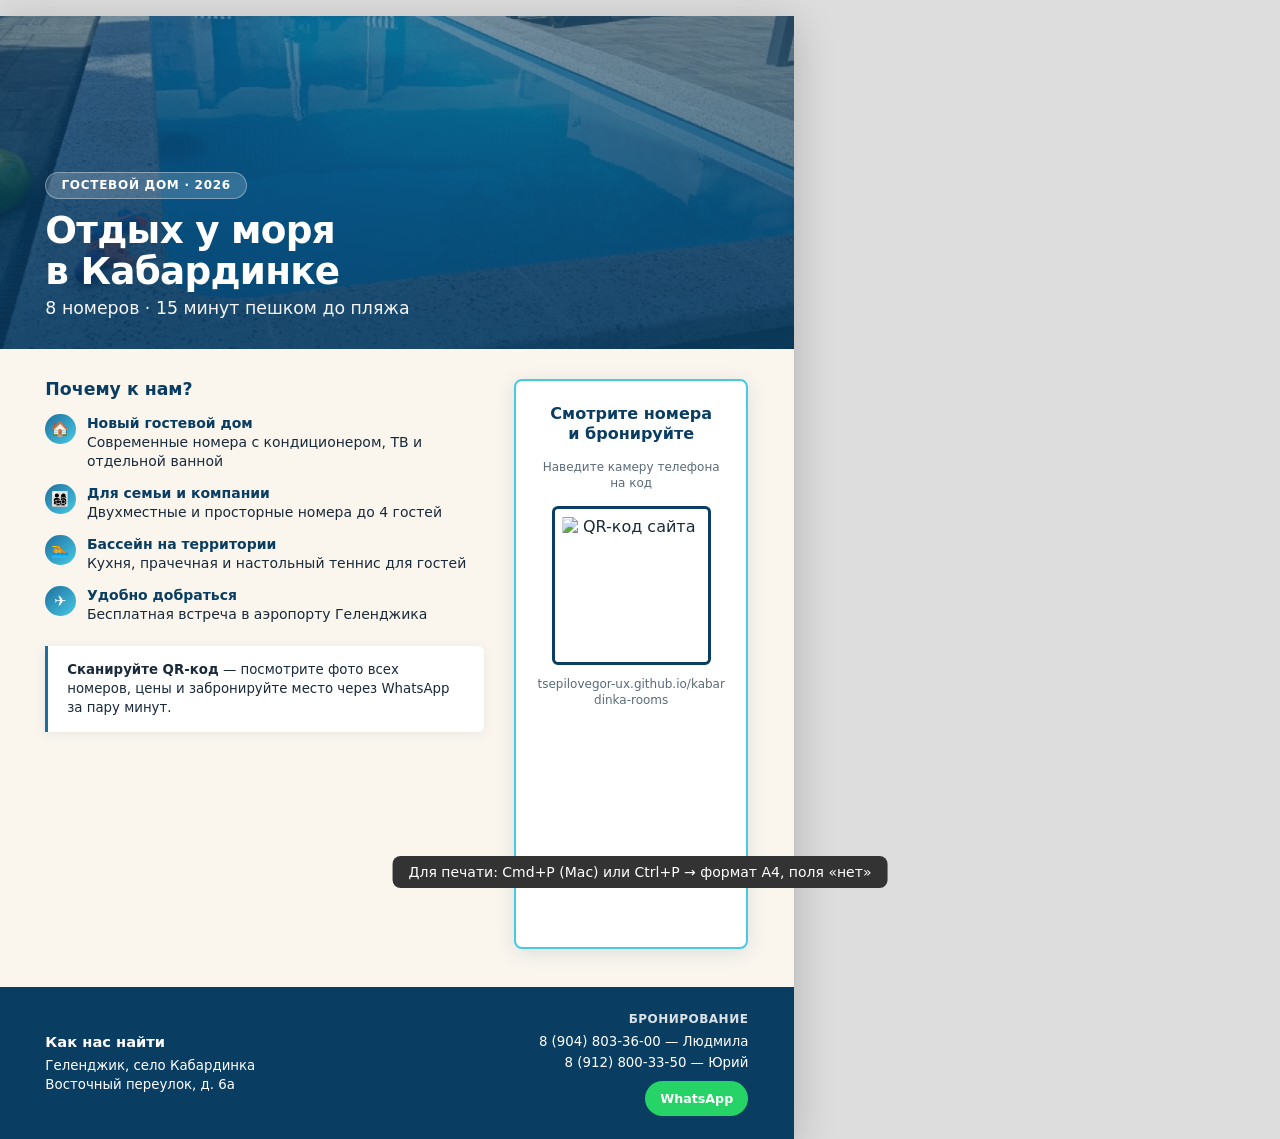
==== flyer.html @ 51c506eb "Добавить A4-флаер для расклейки с QR-кодом сайта. Co-authored-by: Cursor <cursoragent@cursor.com>" ====
<!DOCTYPE html>
<html lang="ru">
<head>
  <meta charset="UTF-8">
  <title>Флаер — Кабардинка · у моря</title>
  <style>
    :root {
      --sea-deep: #0a3d62;
      --sea-mid: #1e6f9f;
      --sea-light: #48cae4;
      --sand: #f4e4bc;
      --sand-light: #faf6ee;
      --white: #ffffff;
      --text: #1a2a3a;
      --whatsapp: #25d366;
    }

    * { box-sizing: border-box; margin: 0; padding: 0; }

    @page {
      size: A4 portrait;
      margin: 0;
    }

    html, body {
      width: 210mm;
      height: 297mm;
      font-family: system-ui, -apple-system, "Segoe UI", Roboto, sans-serif;
      color: var(--text);
      background: #ddd;
      -webkit-print-color-adjust: exact;
      print-color-adjust: exact;
    }

    .flyer {
      width: 210mm;
      height: 297mm;
      overflow: hidden;
      display: flex;
      flex-direction: column;
      background: var(--sand-light);
      position: relative;
    }

    .flyer__hero {
      position: relative;
      height: 88mm;
      background: var(--sea-deep) url("images/hero/06.jpg") center / cover no-repeat;
    }

    .flyer__hero::after {
      content: "";
      position: absolute;
      inset: 0;
      background: linear-gradient(
        180deg,
        rgba(10, 61, 98, 0.55) 0%,
        rgba(10, 61, 98, 0.82) 100%
      );
    }

    .flyer__hero-content {
      position: relative;
      z-index: 1;
      height: 100%;
      padding: 10mm 12mm 8mm;
      display: flex;
      flex-direction: column;
      justify-content: flex-end;
      color: var(--white);
    }

    .flyer__tag {
      display: inline-block;
      align-self: flex-start;
      font-size: 9pt;
      font-weight: 600;
      letter-spacing: 0.06em;
      text-transform: uppercase;
      background: rgba(255, 255, 255, 0.18);
      border: 1px solid rgba(255, 255, 255, 0.35);
      border-radius: 999px;
      padding: 1.5mm 4mm;
      margin-bottom: 3mm;
    }

    .flyer__title {
      font-size: 28pt;
      font-weight: 800;
      line-height: 1.08;
      letter-spacing: -0.02em;
      max-width: 140mm;
    }

    .flyer__subtitle {
      margin-top: 2mm;
      font-size: 13pt;
      font-weight: 500;
      opacity: 0.95;
    }

    .flyer__body {
      flex: 1;
      padding: 8mm 12mm 10mm;
      display: grid;
      grid-template-columns: 1fr 62mm;
      gap: 8mm;
    }

    .flyer__benefits h2 {
      font-size: 13pt;
      color: var(--sea-deep);
      margin-bottom: 4mm;
    }

    .benefit-list {
      list-style: none;
      display: grid;
      gap: 3.5mm;
    }

    .benefit-list li {
      display: flex;
      gap: 3mm;
      align-items: flex-start;
      font-size: 10.5pt;
      line-height: 1.35;
    }

    .benefit-list .icon {
      flex-shrink: 0;
      width: 8mm;
      height: 8mm;
      border-radius: 50%;
      background: linear-gradient(135deg, var(--sea-mid), var(--sea-light));
      color: white;
      font-size: 11pt;
      display: flex;
      align-items: center;
      justify-content: center;
    }

    .benefit-list strong {
      display: block;
      color: var(--sea-deep);
      font-size: 10.5pt;
    }

    .flyer__cta-text {
      margin-top: 6mm;
      padding: 4mm 5mm;
      background: var(--white);
      border-left: 3px solid var(--sea-mid);
      border-radius: 0 6px 6px 0;
      font-size: 10pt;
      line-height: 1.4;
      box-shadow: 0 2px 12px rgba(10, 61, 98, 0.08);
    }

    .flyer__qr-block {
      display: flex;
      flex-direction: column;
      align-items: center;
      text-align: center;
      background: var(--white);
      border-radius: 8px;
      padding: 6mm 5mm 5mm;
      box-shadow: 0 4px 20px rgba(10, 61, 98, 0.12);
      border: 2px solid var(--sea-light);
    }

    .flyer__qr-block h2 {
      font-size: 12pt;
      color: var(--sea-deep);
      line-height: 1.25;
      margin-bottom: 4mm;
    }

    .flyer__qr-block p {
      font-size: 9pt;
      color: #5a6a7a;
      margin-bottom: 4mm;
      line-height: 1.35;
    }

    .flyer__qr {
      width: 42mm;
      height: 42mm;
      border: 3px solid var(--sea-deep);
      border-radius: 6px;
      padding: 2mm;
      background: white;
    }

    .flyer__url {
      margin-top: 3mm;
      font-size: 7.5pt;
      color: var(--sea-mid);
      word-break: break-all;
      line-height: 1.3;
    }

    .flyer__footer {
      background: var(--sea-deep);
      color: white;
      padding: 6mm 12mm;
      display: grid;
      grid-template-columns: 1fr auto;
      gap: 6mm;
      align-items: center;
    }

    .flyer__address {
      font-size: 10pt;
      line-height: 1.45;
    }

    .flyer__address strong {
      display: block;
      font-size: 11pt;
      margin-bottom: 1mm;
    }

    .flyer__phones {
      text-align: right;
      font-size: 10pt;
      line-height: 1.55;
    }

    .flyer__phones strong {
      display: block;
      font-size: 9pt;
      opacity: 0.85;
      font-weight: 600;
      letter-spacing: 0.04em;
      text-transform: uppercase;
      margin-bottom: 1mm;
    }

    .flyer__wa {
      display: inline-block;
      margin-top: 2mm;
      background: var(--whatsapp);
      color: white;
      font-weight: 700;
      font-size: 9.5pt;
      padding: 2mm 4mm;
      border-radius: 999px;
    }

    .screen-hint {
      position: fixed;
      bottom: 12px;
      left: 50%;
      transform: translateX(-50%);
      background: #333;
      color: #fff;
      padding: 8px 16px;
      border-radius: 8px;
      font-size: 14px;
      z-index: 100;
    }

    @media print {
      html, body { background: white; }
      .screen-hint { display: none !important; }
    }

    @media screen {
      body {
        margin: 16px auto;
        box-shadow: 0 8px 40px rgba(0, 0, 0, 0.2);
      }
    }
  </style>
</head>
<body>
  <p class="screen-hint">Для печати: Cmd+P (Mac) или Ctrl+P → формат A4, поля «нет»</p>

  <article class="flyer">
    <header class="flyer__hero">
      <div class="flyer__hero-content">
        <span class="flyer__tag">Гостевой дом · 2026</span>
        <h1 class="flyer__title">Отдых у моря<br>в Кабардинке</h1>
        <p class="flyer__subtitle">8 номеров · 15 минут пешком до пляжа</p>
      </div>
    </header>

    <div class="flyer__body">
      <section class="flyer__benefits">
        <h2>Почему к нам?</h2>
        <ul class="benefit-list">
          <li>
            <span class="icon">🏠</span>
            <div>
              <strong>Новый гостевой дом</strong>
              Современные номера с кондиционером, ТВ и отдельной ванной
            </div>
          </li>
          <li>
            <span class="icon">👨‍👩‍👧‍👦</span>
            <div>
              <strong>Для семьи и компании</strong>
              Двухместные и просторные номера до 4 гостей
            </div>
          </li>
          <li>
            <span class="icon">🏊</span>
            <div>
              <strong>Бассейн на территории</strong>
              Кухня, прачечная и настольный теннис для гостей
            </div>
          </li>
          <li>
            <span class="icon">✈️</span>
            <div>
              <strong>Удобно добраться</strong>
              Бесплатная встреча в аэропорту Геленджика
            </div>
          </li>
        </ul>
        <p class="flyer__cta-text">
          <strong>Сканируйте QR-код</strong> — посмотрите фото всех номеров,
          цены и забронируйте место через WhatsApp за пару минут.
        </p>
      </section>

      <aside class="flyer__qr-block">
        <h2>Смотрите номера<br>и бронируйте</h2>
        <p>Наведите камеру телефона на код</p>
        <img
          class="flyer__qr"
          src="https://api.qrserver.com/v1/create-qr-code/?size=400x400&margin=8&data=https%3A%2F%2Ftsepilovegor-ux.github.io%2Fkabardinka-rooms"
          width="400"
          height="400"
          alt="QR-код сайта">
        <p class="flyer__url">tsepilovegor-ux.github.io/kabardinka-rooms</p>
      </aside>
    </div>

    <footer class="flyer__footer">
      <div class="flyer__address">
        <strong>Как нас найти</strong>
        Геленджик, село Кабардинка<br>
        Восточный переулок, д. 6а
      </div>
      <div class="flyer__phones">
        <strong>Бронирование</strong>
        8 (904) 803-36-00 — Людмила<br>
        8 (912) 800-33-50 — Юрий<br>
        <span class="flyer__wa">WhatsApp</span>
      </div>
    </footer>
  </article>
</body>
</html>
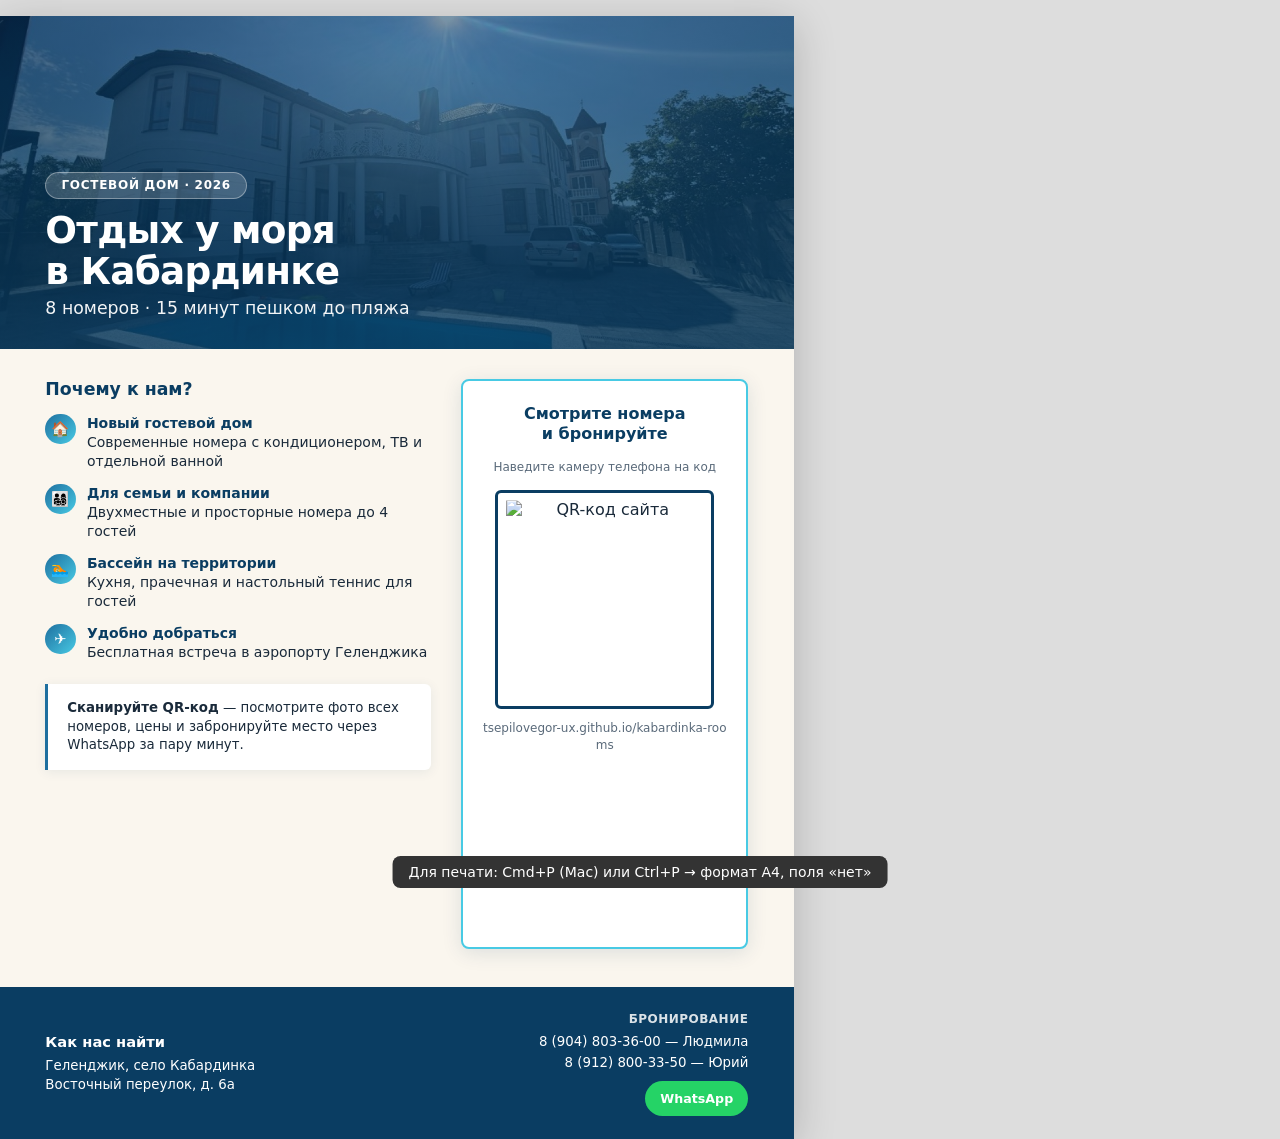
==== commit 7e67611a: "Обновить флаер: общий вид дома и крупнее QR-код. Co-authored-by: Cursor <cursoragent@cursor.com>" ====
--- a/flyer.html
+++ b/flyer.html
@@ -45,7 +45,7 @@
     .flyer__hero {
       position: relative;
       height: 88mm;
-      background: var(--sea-deep) url("images/hero/06.jpg") center / cover no-repeat;
+      background: var(--sea-deep) url("images/hero/05.jpg") center / cover no-repeat;
     }
 
     .flyer__hero::after {
@@ -103,7 +103,7 @@
       flex: 1;
       padding: 8mm 12mm 10mm;
       display: grid;
-      grid-template-columns: 1fr 62mm;
+      grid-template-columns: 1fr 76mm;
       gap: 8mm;
     }
 
@@ -184,8 +184,8 @@
     }
 
     .flyer__qr {
-      width: 42mm;
-      height: 42mm;
+      width: 58mm;
+      height: 58mm;
       border: 3px solid var(--sea-deep);
       border-radius: 6px;
       padding: 2mm;
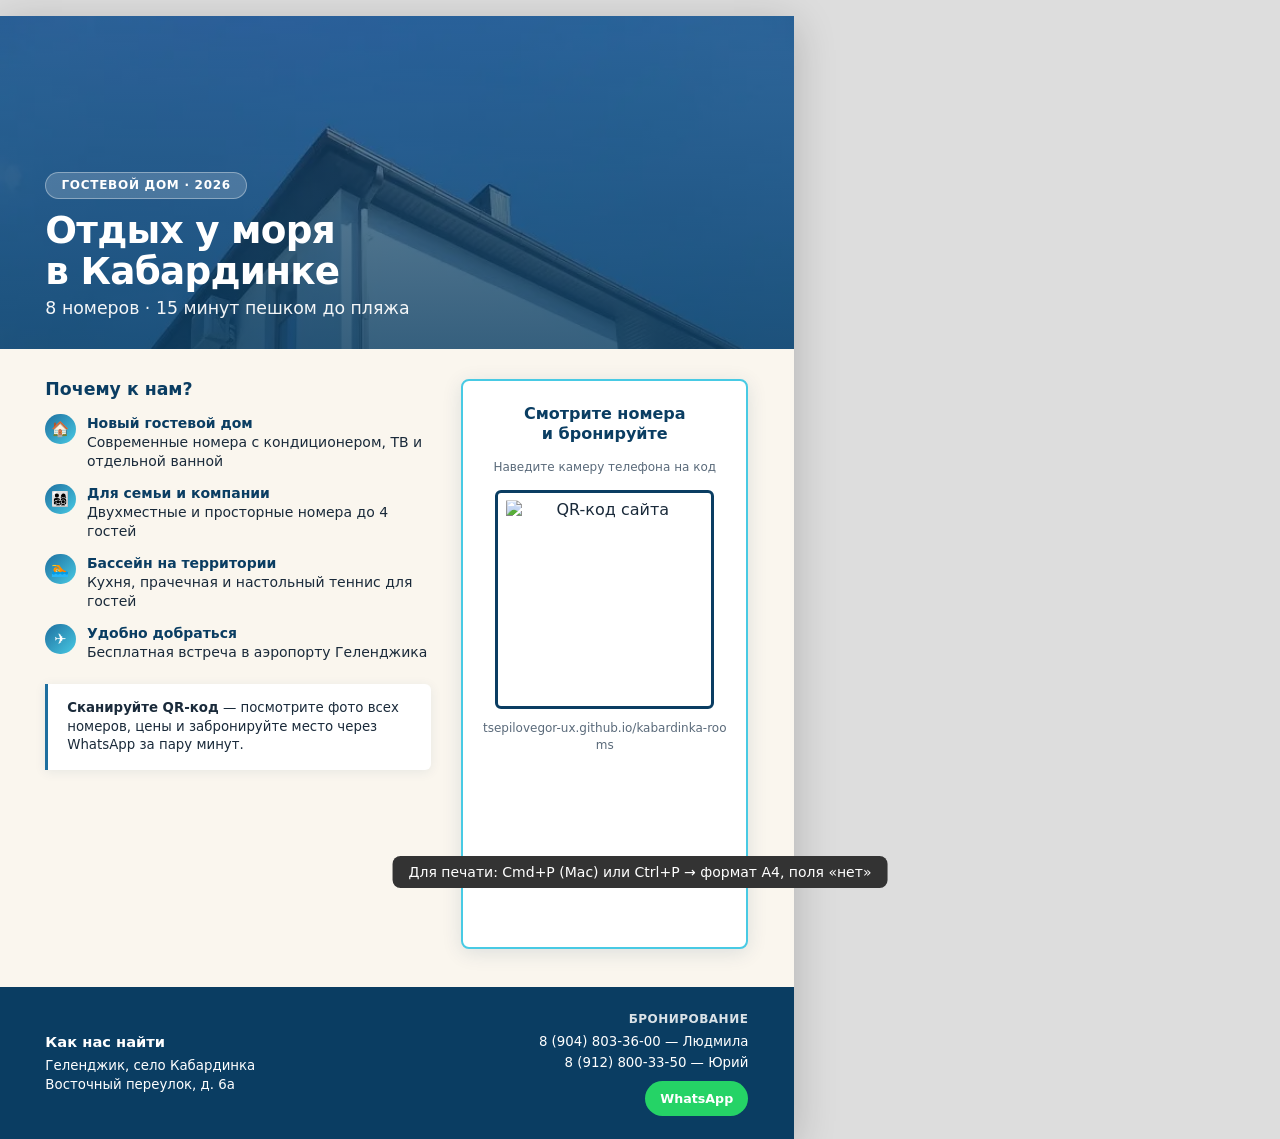
==== commit 7a6ae8f3: "Исправить фото на флаере, обновить номера 5 и 7. На флаере — фасад гостевого дома, в номере 5 указан" ====
--- a/flyer.html
+++ b/flyer.html
@@ -45,7 +45,17 @@
     .flyer__hero {
       position: relative;
       height: 88mm;
-      background: var(--sea-deep) url("images/hero/05.jpg") center / cover no-repeat;
+      overflow: hidden;
+      background: var(--sea-deep);
+    }
+
+    .flyer__hero-img {
+      position: absolute;
+      inset: 0;
+      width: 100%;
+      height: 100%;
+      object-fit: cover;
+      object-position: center top;
     }
 
     .flyer__hero::after {
@@ -279,6 +289,7 @@
 
   <article class="flyer">
     <header class="flyer__hero">
+      <img class="flyer__hero-img" src="images/hero/03.png?v=2" width="1200" height="800" alt="">
       <div class="flyer__hero-content">
         <span class="flyer__tag">Гостевой дом · 2026</span>
         <h1 class="flyer__title">Отдых у моря<br>в Кабардинке</h1>
@@ -330,9 +341,9 @@
         <p>Наведите камеру телефона на код</p>
         <img
           class="flyer__qr"
-          src="https://api.qrserver.com/v1/create-qr-code/?size=400x400&margin=8&data=https%3A%2F%2Ftsepilovegor-ux.github.io%2Fkabardinka-rooms"
-          width="400"
-          height="400"
+          src="https://api.qrserver.com/v1/create-qr-code/?size=600x600&margin=6&data=https%3A%2F%2Ftsepilovegor-ux.github.io%2Fkabardinka-rooms"
+          width="600"
+          height="600"
           alt="QR-код сайта">
         <p class="flyer__url">tsepilovegor-ux.github.io/kabardinka-rooms</p>
       </aside>
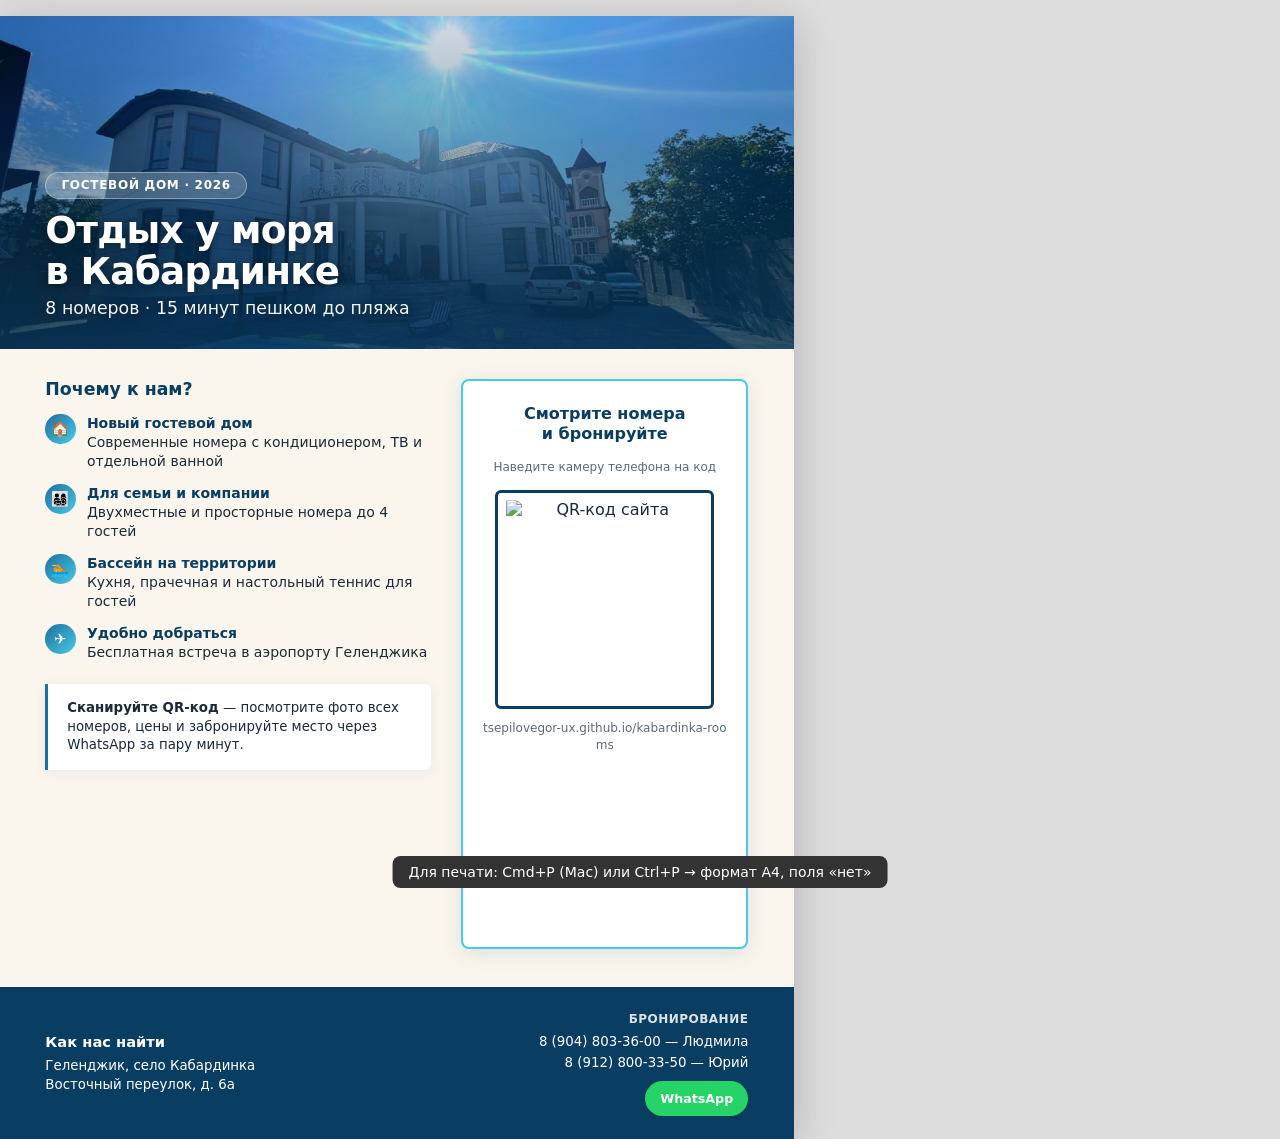
==== commit 7759f51c: "Вернуть фото 05 на флаер и усилить насыщенность. Светлее синий оверлей и CSS-фильтры, чтобы вилла вы" ====
--- a/flyer.html
+++ b/flyer.html
@@ -55,23 +55,26 @@
       width: 100%;
       height: 100%;
       object-fit: cover;
-      object-position: center top;
+      object-position: center 35%;
+      filter: saturate(1.45) contrast(1.15) brightness(1.08);
     }
 
     .flyer__hero::after {
       content: "";
       position: absolute;
       inset: 0;
+      z-index: 1;
       background: linear-gradient(
         180deg,
-        rgba(10, 61, 98, 0.55) 0%,
-        rgba(10, 61, 98, 0.82) 100%
+        rgba(10, 61, 98, 0.18) 0%,
+        rgba(10, 61, 98, 0.52) 55%,
+        rgba(10, 61, 98, 0.78) 100%
       );
     }
 
     .flyer__hero-content {
       position: relative;
-      z-index: 1;
+      z-index: 2;
       height: 100%;
       padding: 10mm 12mm 8mm;
       display: flex;
@@ -100,6 +103,7 @@
       line-height: 1.08;
       letter-spacing: -0.02em;
       max-width: 140mm;
+      text-shadow: 0 2px 12px rgba(0, 0, 0, 0.45);
     }
 
     .flyer__subtitle {
@@ -107,6 +111,7 @@
       font-size: 13pt;
       font-weight: 500;
       opacity: 0.95;
+      text-shadow: 0 1px 8px rgba(0, 0, 0, 0.4);
     }
 
     .flyer__body {
@@ -289,7 +294,7 @@
 
   <article class="flyer">
     <header class="flyer__hero">
-      <img class="flyer__hero-img" src="images/hero/03.png?v=2" width="1200" height="800" alt="">
+      <img class="flyer__hero-img" src="images/hero/05.jpg?v=3" width="1600" height="900" alt="">
       <div class="flyer__hero-content">
         <span class="flyer__tag">Гостевой дом · 2026</span>
         <h1 class="flyer__title">Отдых у моря<br>в Кабардинке</h1>
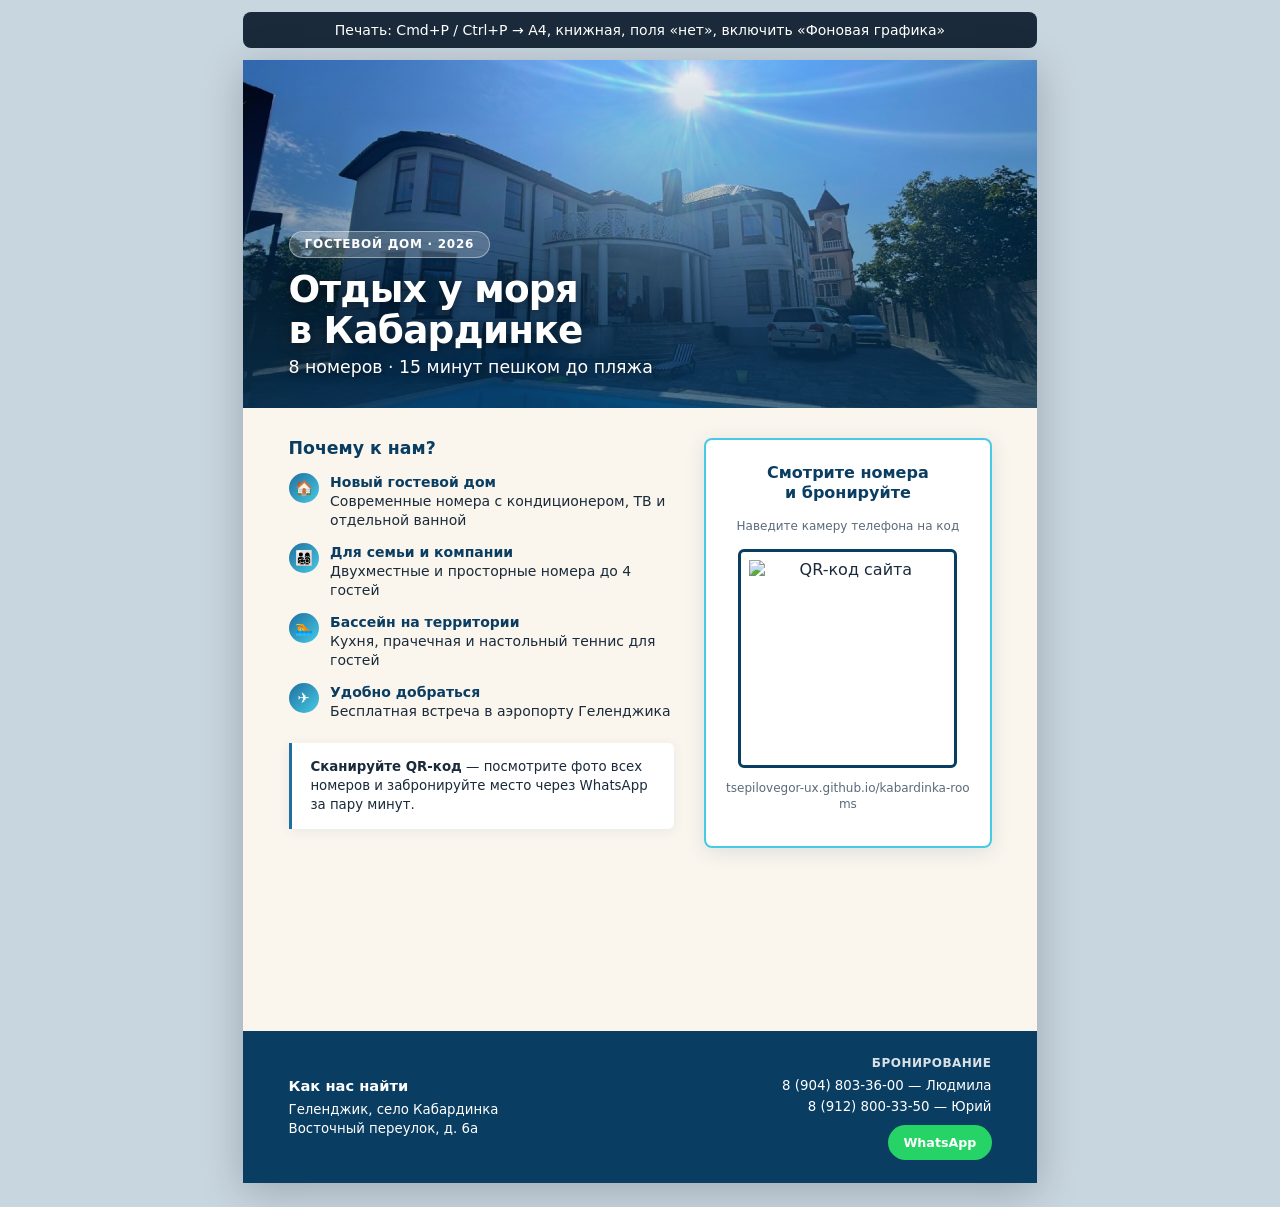
==== commit 7c610eab: "Исправить флаер: обложка, вёрстка и кэш фото. Отдельный файл flyer-hero.jpg, фон через CSS, корректн" ====
--- a/flyer.html
+++ b/flyer.html
@@ -2,17 +2,18 @@
 <html lang="ru">
 <head>
   <meta charset="UTF-8">
+  <meta name="viewport" content="width=device-width, initial-scale=1.0">
   <title>Флаер — Кабардинка · у моря</title>
   <style>
     :root {
       --sea-deep: #0a3d62;
       --sea-mid: #1e6f9f;
       --sea-light: #48cae4;
-      --sand: #f4e4bc;
       --sand-light: #faf6ee;
       --white: #ffffff;
       --text: #1a2a3a;
       --whatsapp: #25d366;
+      --flyer-cover: url("images/flyer-hero.jpg");
     }
 
     * { box-sizing: border-box; margin: 0; padding: 0; }
@@ -22,59 +23,69 @@
       margin: 0;
     }
 
-    html, body {
-      width: 210mm;
-      height: 297mm;
+    html {
+      -webkit-print-color-adjust: exact;
+      print-color-adjust: exact;
+    }
+
+    body {
       font-family: system-ui, -apple-system, "Segoe UI", Roboto, sans-serif;
       color: var(--text);
-      background: #ddd;
-      -webkit-print-color-adjust: exact;
-      print-color-adjust: exact;
+      background: #c8d6e0;
+    }
+
+    .screen-hint {
+      max-width: 210mm;
+      margin: 12px auto 0;
+      padding: 10px 14px;
+      background: #1a2a3a;
+      color: #fff;
+      border-radius: 8px;
+      font-size: 14px;
+      text-align: center;
     }
 
     .flyer {
       width: 210mm;
-      height: 297mm;
+      min-height: 297mm;
+      margin: 12px auto 24px;
       overflow: hidden;
       display: flex;
       flex-direction: column;
       background: var(--sand-light);
-      position: relative;
+      box-shadow: 0 8px 40px rgba(0, 0, 0, 0.22);
     }
 
     .flyer__hero {
       position: relative;
-      height: 88mm;
+      height: 92mm;
       overflow: hidden;
       background: var(--sea-deep);
     }
 
-    .flyer__hero-img {
+    .flyer__hero::before {
+      content: "";
       position: absolute;
       inset: 0;
-      width: 100%;
-      height: 100%;
-      object-fit: cover;
-      object-position: center 35%;
-      filter: saturate(1.45) contrast(1.15) brightness(1.08);
+      background: var(--flyer-cover) center 38% / cover no-repeat;
+      filter: saturate(1.35) contrast(1.12) brightness(1.06);
     }
 
     .flyer__hero::after {
       content: "";
       position: absolute;
       inset: 0;
-      z-index: 1;
       background: linear-gradient(
         180deg,
-        rgba(10, 61, 98, 0.18) 0%,
-        rgba(10, 61, 98, 0.52) 55%,
-        rgba(10, 61, 98, 0.78) 100%
+        rgba(10, 61, 98, 0.08) 0%,
+        rgba(10, 61, 98, 0.38) 50%,
+        rgba(10, 61, 98, 0.72) 100%
       );
     }
 
     .flyer__hero-content {
       position: relative;
-      z-index: 2;
+      z-index: 1;
       height: 100%;
       padding: 10mm 12mm 8mm;
       display: flex;
@@ -90,8 +101,8 @@
       font-weight: 600;
       letter-spacing: 0.06em;
       text-transform: uppercase;
-      background: rgba(255, 255, 255, 0.18);
-      border: 1px solid rgba(255, 255, 255, 0.35);
+      background: rgba(255, 255, 255, 0.2);
+      border: 1px solid rgba(255, 255, 255, 0.4);
       border-radius: 999px;
       padding: 1.5mm 4mm;
       margin-bottom: 3mm;
@@ -103,15 +114,14 @@
       line-height: 1.08;
       letter-spacing: -0.02em;
       max-width: 140mm;
-      text-shadow: 0 2px 12px rgba(0, 0, 0, 0.45);
+      text-shadow: 0 2px 14px rgba(0, 0, 0, 0.55);
     }
 
     .flyer__subtitle {
       margin-top: 2mm;
       font-size: 13pt;
       font-weight: 500;
-      opacity: 0.95;
-      text-shadow: 0 1px 8px rgba(0, 0, 0, 0.4);
+      text-shadow: 0 1px 10px rgba(0, 0, 0, 0.5);
     }
 
     .flyer__body {
@@ -120,6 +130,7 @@
       display: grid;
       grid-template-columns: 1fr 76mm;
       gap: 8mm;
+      align-items: start;
     }
 
     .flyer__benefits h2 {
@@ -263,38 +274,24 @@
       border-radius: 999px;
     }
 
-    .screen-hint {
-      position: fixed;
-      bottom: 12px;
-      left: 50%;
-      transform: translateX(-50%);
-      background: #333;
-      color: #fff;
-      padding: 8px 16px;
-      border-radius: 8px;
-      font-size: 14px;
-      z-index: 100;
-    }
-
     @media print {
-      html, body { background: white; }
-      .screen-hint { display: none !important; }
-    }
-
-    @media screen {
-      body {
-        margin: 16px auto;
-        box-shadow: 0 8px 40px rgba(0, 0, 0, 0.2);
+      body { background: white; }
+      .screen-hint { display: none; }
+      .flyer {
+        margin: 0;
+        box-shadow: none;
+        width: 210mm;
+        height: 297mm;
+        min-height: 297mm;
       }
     }
   </style>
 </head>
 <body>
-  <p class="screen-hint">Для печати: Cmd+P (Mac) или Ctrl+P → формат A4, поля «нет»</p>
+  <p class="screen-hint">Печать: Cmd+P / Ctrl+P → A4, книжная, поля «нет», включить «Фоновая графика»</p>
 
   <article class="flyer">
     <header class="flyer__hero">
-      <img class="flyer__hero-img" src="images/hero/05.jpg?v=3" width="1600" height="900" alt="">
       <div class="flyer__hero-content">
         <span class="flyer__tag">Гостевой дом · 2026</span>
         <h1 class="flyer__title">Отдых у моря<br>в Кабардинке</h1>
@@ -336,8 +333,8 @@
           </li>
         </ul>
         <p class="flyer__cta-text">
-          <strong>Сканируйте QR-код</strong> — посмотрите фото всех номеров,
-          цены и забронируйте место через WhatsApp за пару минут.
+          <strong>Сканируйте QR-код</strong> — посмотрите фото всех номеров
+          и забронируйте место через WhatsApp за пару минут.
         </p>
       </section>
 
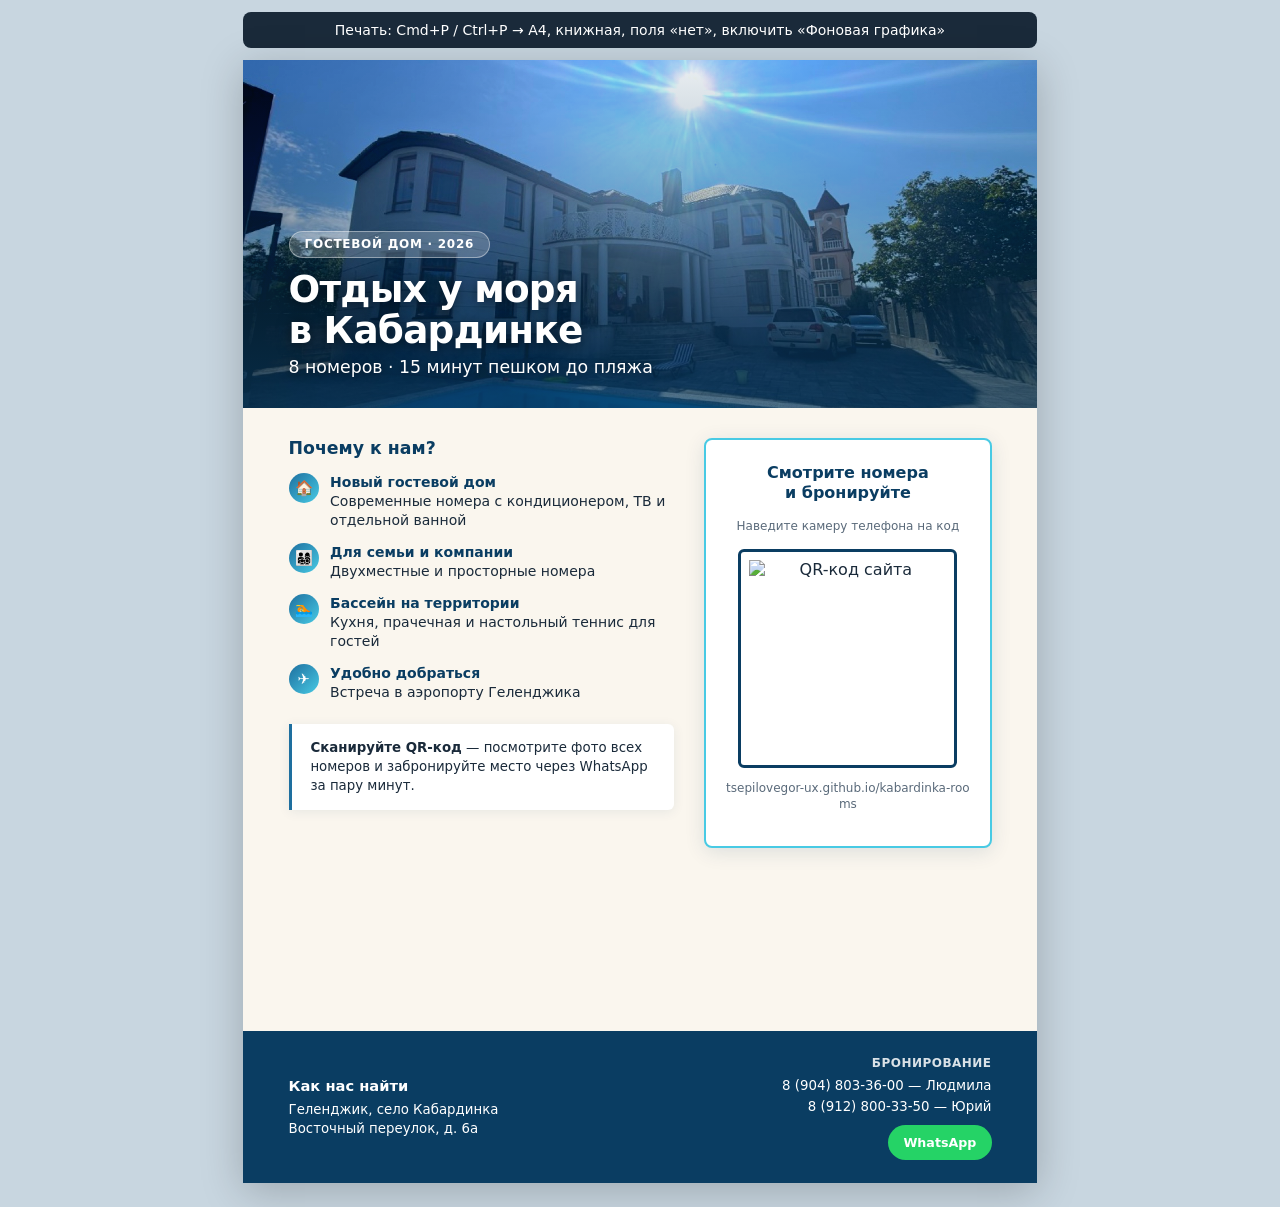
==== commit 9fa0a797: "Обновить текст флаера и добавить PDF. Убраны «до 4 гостей» и «Бесплатная»; пересобран flyer.pdf для " ====
--- a/flyer.html
+++ b/flyer.html
@@ -75,6 +75,7 @@
       content: "";
       position: absolute;
       inset: 0;
+      z-index: 1;
       background: linear-gradient(
         180deg,
         rgba(10, 61, 98, 0.08) 0%,
@@ -85,7 +86,7 @@
 
     .flyer__hero-content {
       position: relative;
-      z-index: 1;
+      z-index: 2;
       height: 100%;
       padding: 10mm 12mm 8mm;
       display: flex;
@@ -314,7 +315,7 @@
             <span class="icon">👨‍👩‍👧‍👦</span>
             <div>
               <strong>Для семьи и компании</strong>
-              Двухместные и просторные номера до 4 гостей
+              Двухместные и просторные номера
             </div>
           </li>
           <li>
@@ -328,7 +329,7 @@
             <span class="icon">✈️</span>
             <div>
               <strong>Удобно добраться</strong>
-              Бесплатная встреча в аэропорту Геленджика
+              Встреча в аэропорту Геленджика
             </div>
           </li>
         </ul>
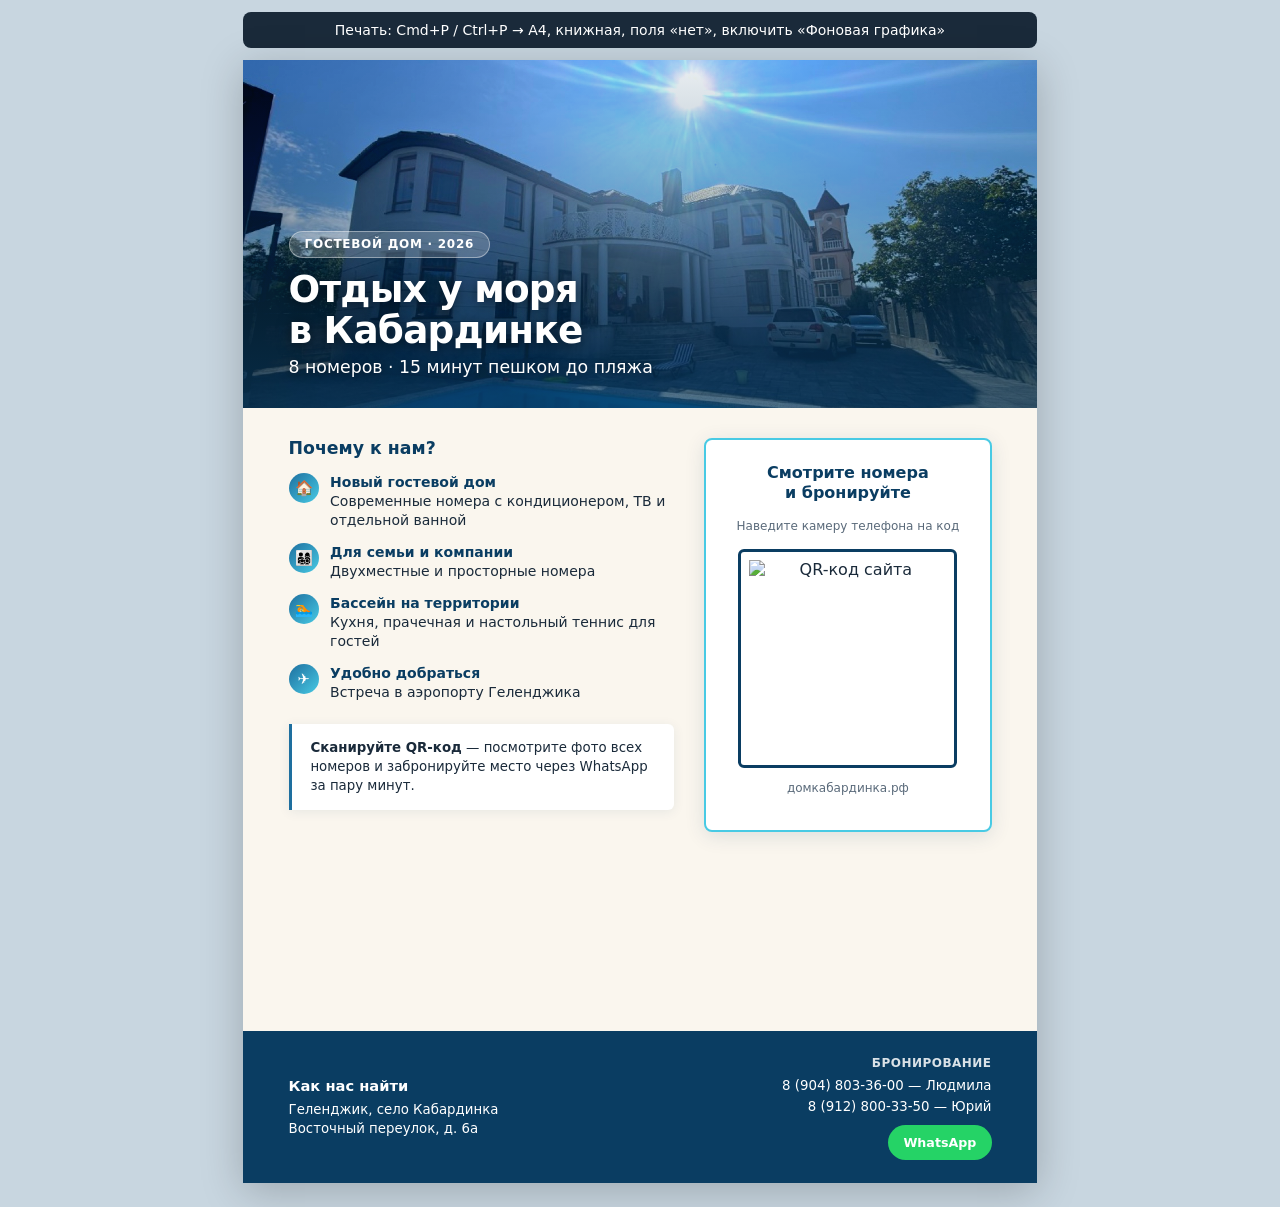
==== commit 57dce591: "Подключить домен домкабардинка.рф к GitHub Pages. Обновлены siteUrl, QR на флаере и CNAME для кастом" ====
--- a/flyer.html
+++ b/flyer.html
@@ -344,11 +344,11 @@
         <p>Наведите камеру телефона на код</p>
         <img
           class="flyer__qr"
-          src="https://api.qrserver.com/v1/create-qr-code/?size=600x600&margin=6&data=https%3A%2F%2Ftsepilovegor-ux.github.io%2Fkabardinka-rooms"
+          src="https://api.qrserver.com/v1/create-qr-code/?size=600x600&margin=6&data=https%3A%2F%2Fxn--80aaacnd2alfnre5a.xn--p1ai"
           width="600"
           height="600"
           alt="QR-код сайта">
-        <p class="flyer__url">tsepilovegor-ux.github.io/kabardinka-rooms</p>
+        <p class="flyer__url">домкабардинка.рф</p>
       </aside>
     </div>
 
